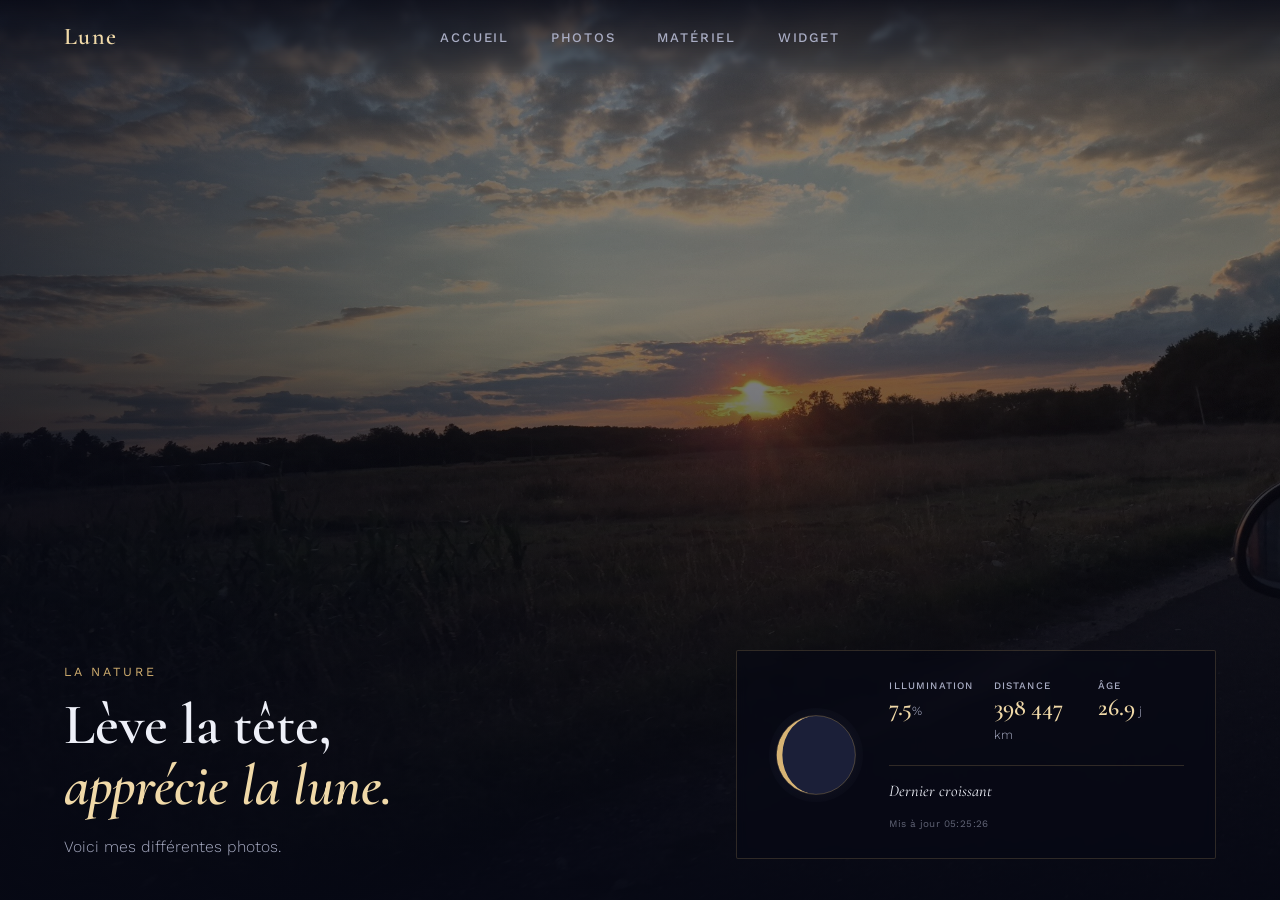
==== index.html @ be6e6adf "Update eyebrow text and hero description in index.html" ====
<!DOCTYPE html>
<html lang="fr">
<head>
<meta charset="UTF-8">
<meta name="viewport" content="width=device-width, initial-scale=1.0">
<title>Lune — Accueil</title>
<link rel="icon" type="image/png" href="favicon.png">
<link rel="preconnect" href="https://fonts.googleapis.com">
<link rel="preconnect" href="https://fonts.gstatic.com" crossorigin>
<link href="https://fonts.googleapis.com/css2?family=Cormorant+Garamond:ital,wght@0,500;0,600;1,500;1,600&family=Work+Sans:wght@300;400;500&display=swap" rel="stylesheet">
<style>
  :root{
    --bg:#0b1026;
    --bg-deep:#060814;
    --gold:#e8c17a;
    --gold-soft:#f0d9a8;
    --ink:#eef0f8;
    --ink-dim:#a9adc4;
    --line:rgba(232,193,122,0.18);
  }
  *{box-sizing:border-box;margin:0;padding:0;}
  html{scroll-behavior:smooth;}
  body{
    background:var(--bg-deep);
    color:var(--ink);
    font-family:'Work Sans', -apple-system, sans-serif;
    -webkit-font-smoothing:antialiased;
  }
  @media (prefers-reduced-motion: reduce){
    *{animation-duration:0.001ms !important; transition-duration:0.001ms !important;}
  }

  /* --- NAV --- */
  nav{
    position:fixed; top:0; left:0; right:0; z-index:100;
    display:grid; grid-template-columns:1fr auto 1fr; align-items:center;
    padding:22px 5vw;
    background:linear-gradient(to bottom, rgba(6,8,20,0.75), transparent);
    backdrop-filter:blur(2px);
  }
  .brand{
    font-family:'Cormorant Garamond', serif;
    font-size:1.5rem; letter-spacing:0.06em; color:var(--gold-soft);
    font-weight:600;
  }
  .navlinks{list-style:none; display:flex; gap:2.6rem;}
  .navlinks a{
    color:var(--ink-dim); text-decoration:none; font-size:0.82rem;
    letter-spacing:0.14em; text-transform:uppercase; font-weight:500;
    position:relative; padding-bottom:4px; transition:color 0.25s;
  }
  .navlinks a::after{
    content:''; position:absolute; left:0; bottom:0; width:0; height:1px;
    background:var(--gold); transition:width 0.3s ease;
  }
  .navlinks a:hover{color:var(--ink);}
  .navlinks a:hover::after{width:100%;}
  .navlinks a:focus-visible{outline:1px solid var(--gold); outline-offset:4px;}

  /* --- HERO --- */
  .hero{
    position:relative; height:100vh; width:100%;
    display:flex; align-items:flex-end; justify-content:flex-start;
    overflow:hidden;
  }
  .hero-img{
    position:absolute; inset:0; width:100%; height:100%;
    object-fit:cover; filter:saturate(0.92) brightness(0.62);
  }
  .hero-overlay{
    position:absolute; inset:0;
    background:linear-gradient(180deg, rgba(6,8,20,0.15) 0%, rgba(6,8,20,0.15) 35%, rgba(6,8,20,0.92) 100%),
               linear-gradient(90deg, rgba(6,8,20,0.55) 0%, rgba(6,8,20,0) 45%);
  }
  .hero-bottom{
    position:relative; z-index:2; width:100%;
    display:flex; align-items:flex-end; justify-content:space-between;
    gap:2.5rem; flex-wrap:wrap;
    padding:0 5vw 3.2vw;
  }
  .hero-content{
    max-width:560px;
  }
  .eyebrow{
    color:var(--gold); font-size:0.78rem; letter-spacing:0.22em;
    text-transform:uppercase; margin-bottom:1rem; opacity:0.9;
  }
  h1{
    font-family:'Cormorant Garamond', serif;
    font-weight:600;
    font-size:clamp(2.2rem, 4.6vw, 3.6rem);
    line-height:1.05;
    color:var(--ink);
    margin-bottom:1.1rem;
  }
  h1 em{color:var(--gold-soft); font-style:italic;}
  .hero-sub{
    color:var(--ink-dim); font-size:0.98rem; max-width:440px; line-height:1.6;
    font-weight:300;
  }

  /* --- WIDGET (intégré au hero, visible sans scroll) --- */
  .widget-card{
    flex:0 0 auto;
    width:min(480px, 100%);
    border:1px solid var(--line);
    border-radius:2px;
    background:rgba(6,8,20,0.55);
    backdrop-filter:blur(6px);
    padding:1.8rem clamp(1.2rem, 2.4vw, 2.2rem);
    display:grid;
    grid-template-columns:auto 1fr;
    gap:1.6rem;
    align-items:center;
  }
  .moon-render{
    width:96px; height:96px; flex-shrink:0;
  }
  .stats-grid{
    display:grid;
    grid-template-columns:repeat(3, 1fr);
    gap:1.1rem;
  }
  .stat-label{
    font-size:0.62rem; letter-spacing:0.12em; text-transform:uppercase;
    color:var(--ink-dim); margin-bottom:0.35rem; font-weight:500;
  }
  .stat-value{
    font-family:'Cormorant Garamond', serif;
    font-size:1.5rem; color:var(--gold-soft); font-weight:600;
    line-height:1;
  }
  .stat-value span{font-size:0.78rem; color:var(--ink-dim); font-family:'Work Sans',sans-serif; font-weight:300;}
  .phase-name{
    grid-column:1 / -1;
    padding-top:0.9rem; margin-top:0.2rem;
    border-top:1px solid var(--line);
    font-family:'Cormorant Garamond', serif;
    font-style:italic; font-size:1.02rem; color:var(--ink);
  }
  .updated-at{
    grid-column:1/-1;
    font-size:0.62rem; color:var(--ink-dim); opacity:0.55; letter-spacing:0.04em;
  }

  @media (max-width: 900px){
    .hero{align-items:center;}
    .hero-bottom{flex-direction:column; align-items:center; text-align:center; padding-bottom:2.4rem;}
    .hero-content{max-width:100%;}
    .hero-sub{margin:0 auto;}
    .widget-card{grid-template-columns:1fr; text-align:center; justify-items:center; width:100%;}
    .stats-grid{grid-template-columns:1fr 1fr; gap:1rem;}
    .navlinks{gap:0.9rem;}
    .navlinks a{font-size:0.6rem;}
    nav{grid-template-columns:auto 1fr; padding:16px 5vw;}
    .navlinks{justify-self:end;}
    .brand{font-size:1.2rem;}
  }
</style>
</head>
<body>

<nav>
  <div class="brand">Lune</div>
  <ul class="navlinks">
    <li><a href="#accueil">Accueil</a></li>
    <li><a href="photos.html">Photos</a></li>
    <li><a href="materiel.html">Matériel</a></li>
    <li><a href="widget.html">Widget</a></li>
  </ul>
</nav>

<section class="hero" id="accueil">
  <img class="hero-img" src="hero.jpg" alt="Coucher de soleil sur un champ, photographié depuis la route">
  <div class="hero-overlay"></div>

  <div class="hero-bottom">
    <div class="hero-content">
      <div class="eyebrow">La Nature</div>
      <h1>Lève la tête,<br><em>apprécie la lune.</em></h1>
      <p class="hero-sub">Voici mes différentes photos.</p>
    </div>

    <div class="widget-card" id="widget">
      <svg class="moon-render" id="moonSvg" viewBox="0 0 200 200" aria-hidden="true">
        <defs>
          <radialGradient id="moonGlow" cx="50%" cy="50%" r="60%">
            <stop offset="0%" stop-color="#3a3f5c" stop-opacity="0.35"/>
            <stop offset="100%" stop-color="#3a3f5c" stop-opacity="0"/>
          </radialGradient>
          <clipPath id="moonClip"><circle cx="100" cy="100" r="82"/></clipPath>
        </defs>
        <circle cx="100" cy="100" r="98" fill="url(#moonGlow)"/>
        <circle cx="100" cy="100" r="82" fill="#1b1f38" stroke="rgba(232,193,122,0.25)" stroke-width="1"/>
        <g clip-path="url(#moonClip)">
          <path id="litPath" fill="#e8c17a" opacity="0.92"></path>
        </g>
        <circle cx="100" cy="100" r="82" fill="none" stroke="rgba(232,193,122,0.35)" stroke-width="1"/>
      </svg>

      <div class="stats-grid">
        <div>
          <div class="stat-label">Illumination</div>
          <div class="stat-value" id="statIllum">—<span>%</span></div>
        </div>
        <div>
          <div class="stat-label">Distance</div>
          <div class="stat-value" id="statDist">—<span> km</span></div>
        </div>
        <div>
          <div class="stat-label">Âge</div>
          <div class="stat-value" id="statAge">—<span> j</span></div>
        </div>
        <div class="phase-name" id="phaseName">Calcul en cours…</div>
        <div class="updated-at" id="updatedAt"></div>
      </div>
    </div>
  </div>
</section>

<script src="astronomy.min.js"></script>
<script>
/* ---------- Calcul de phase lunaire (Astronomy Engine — précision réelle) ---------- */
const KM_PER_AU = 149597870.7;

function getMoonData(date){
  const illum = Astronomy.Illumination(Astronomy.Body.Moon, date);
  const illumination = illum.phase_fraction * 100; // 0-100 %
  const distance = illum.geo_dist * KM_PER_AU; // km

  const phaseAngle = Astronomy.MoonPhase(date); // 0-360°, 0=nouvelle, 180=pleine
  const phaseFraction = phaseAngle / 360; // pour le dessin SVG

  const prevNewMoon = Astronomy.SearchMoonPhase(0, date, -40);
  const age = (date.getTime() - prevNewMoon.date.getTime()) / 86400000;

  let name;
  if (phaseAngle < 6 || phaseAngle > 354) name = "Nouvelle lune";
  else if (phaseAngle < 84) name = "Premier croissant";
  else if (phaseAngle < 96) name = "Premier quartier";
  else if (phaseAngle < 174) name = "Lune gibbeuse croissante";
  else if (phaseAngle < 186) name = "Pleine lune";
  else if (phaseAngle < 264) name = "Lune gibbeuse décroissante";
  else if (phaseAngle < 276) name = "Dernier quartier";
  else name = "Dernier croissant";

  return { age, illumination, distance, phaseFraction, name };
}

/* ---------- Dessin SVG de la forme réelle ---------- */
// p = phaseFraction (0 = nouvelle lune, 0.5 = pleine lune, 1 = nouvelle lune suivante)
function drawMoonShape(p){
  const cx = 100, cy = 100, r = 82;
  const path = document.getElementById('litPath');

  const theta = p * 2 * Math.PI;
  const rx = Math.abs(r * Math.cos(theta));
  const sweepOuter = p < 0.5 ? 1 : 0;
  const sweepInner = (p < 0.25 || p > 0.75) ? (1 - sweepOuter) : sweepOuter;

  const d = `M ${cx} ${cy-r}
             A ${r} ${r} 0 0 ${sweepOuter} ${cx} ${cy+r}
             A ${rx} ${r} 0 0 ${sweepInner} ${cx} ${cy-r} Z`;
  path.setAttribute('d', d);
}

function updateWidget(){
  const now = new Date();
  const m = getMoonData(now);

  document.getElementById('statIllum').innerHTML = m.illumination.toFixed(1) + '<span>%</span>';
  document.getElementById('statDist').innerHTML = Math.round(m.distance).toLocaleString('fr-FR') + '<span> km</span>';
  document.getElementById('statAge').innerHTML = m.age.toFixed(1) + '<span> j</span>';
  document.getElementById('phaseName').textContent = m.name;
  document.getElementById('updatedAt').textContent = 'Mis à jour ' + now.toLocaleTimeString('fr-FR');

  drawMoonShape(m.phaseFraction);
}

updateWidget();
setInterval(updateWidget, 60000); // rafraîchit chaque minute
</script>

</body>
</html>
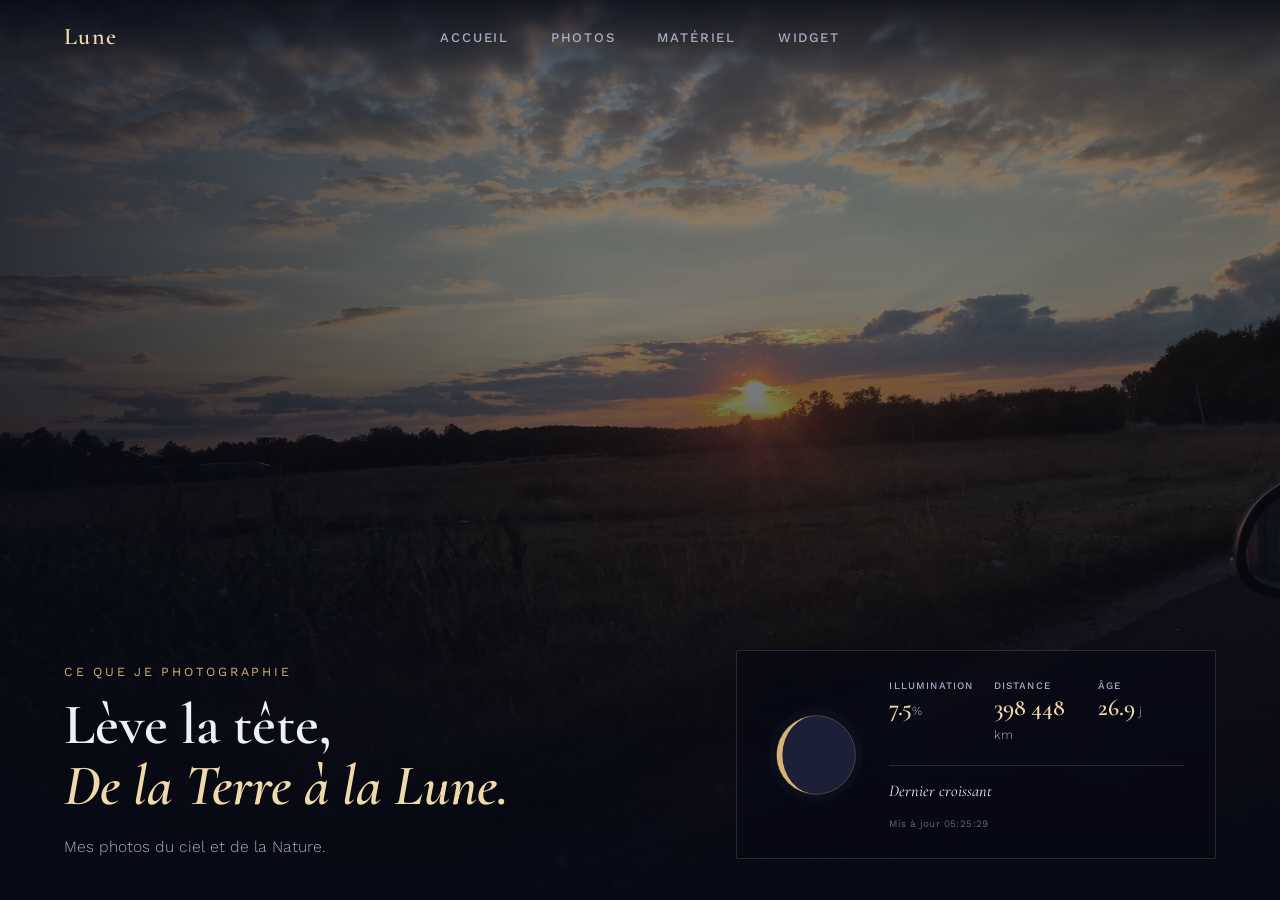
==== commit 7ca7c94c: "Update hero section text in index.html" ====
--- a/index.html
+++ b/index.html
@@ -176,9 +176,9 @@
 
   <div class="hero-bottom">
     <div class="hero-content">
-      <div class="eyebrow">La Nature</div>
-      <h1>Lève la tête,<br><em>apprécie la lune.</em></h1>
-      <p class="hero-sub">Voici mes différentes photos.</p>
+      <div class="eyebrow">Ce que je photographie</div>
+      <h1>Lève la tête,<br><em>De la Terre à la Lune.</em></h1>
+      <p class="hero-sub">Mes photos du ciel et de la Nature.</p>
     </div>
 
     <div class="widget-card" id="widget">
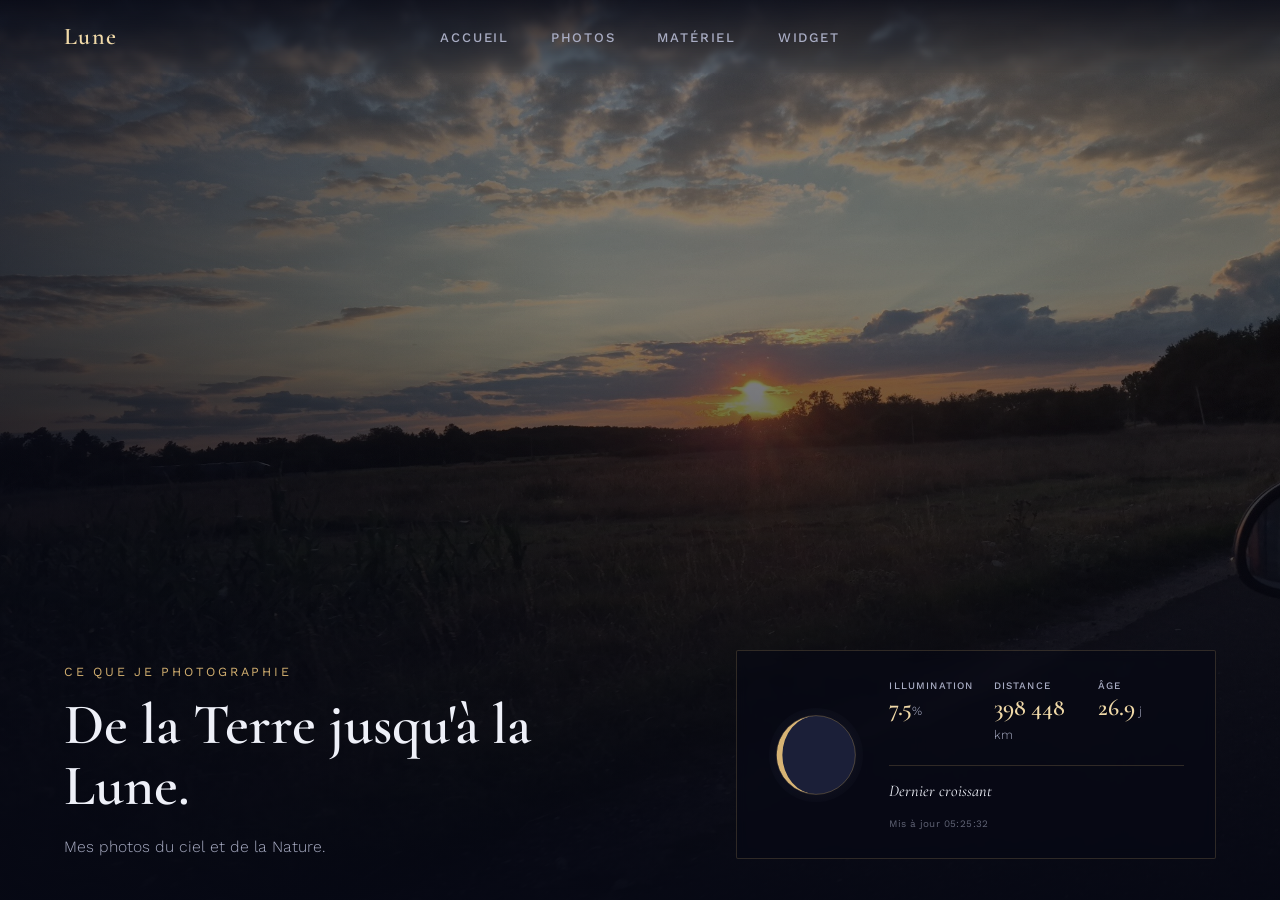
==== commit 849f30fa: "Update heading text in index.html" ====
--- a/index.html
+++ b/index.html
@@ -177,7 +177,7 @@
   <div class="hero-bottom">
     <div class="hero-content">
       <div class="eyebrow">Ce que je photographie</div>
-      <h1>Lève la tête,<br><em>De la Terre à la Lune.</em></h1>
+      <h1>De la Terre jusqu'à la Lune.<br></h1>
       <p class="hero-sub">Mes photos du ciel et de la Nature.</p>
     </div>
 
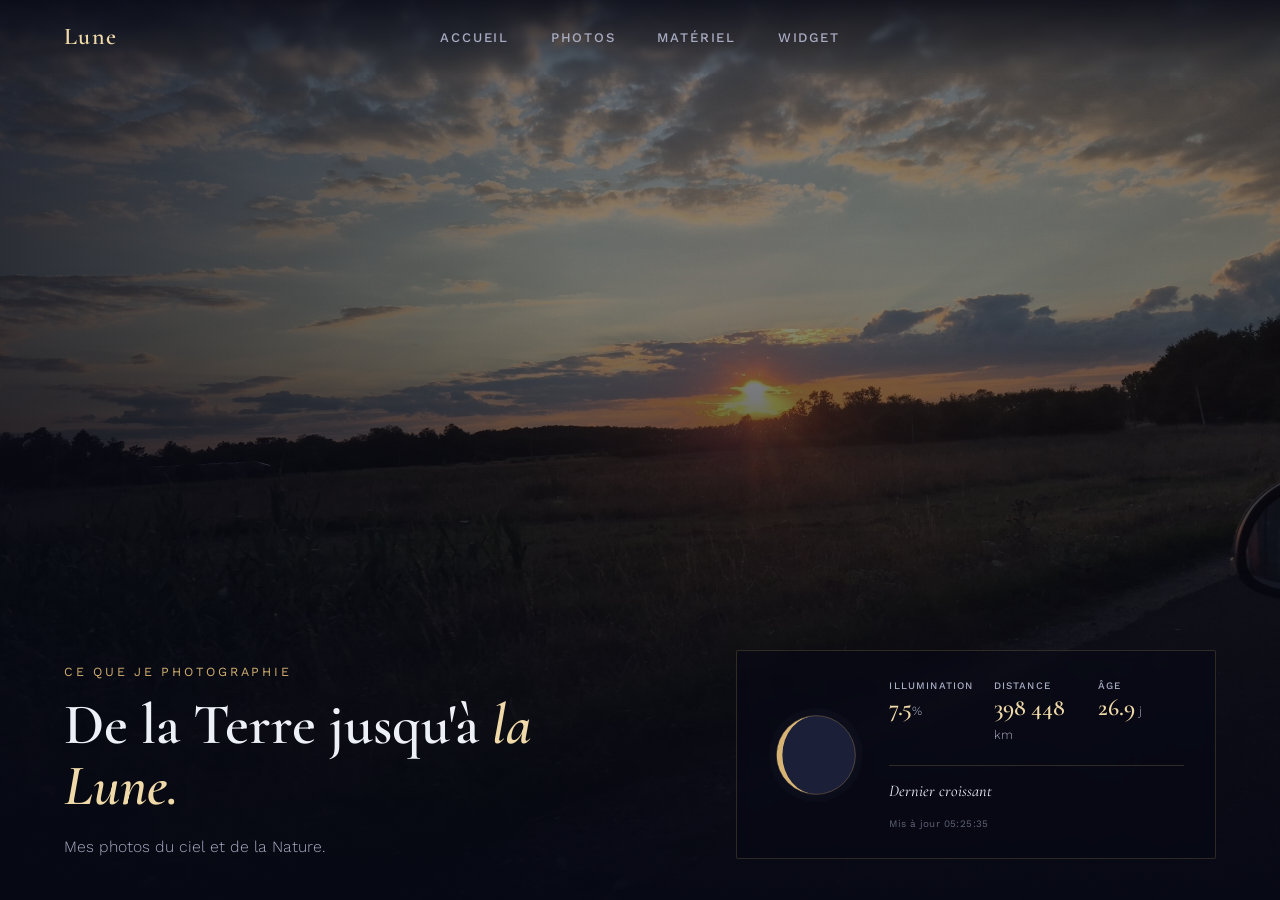
==== commit 87ad2efa: "Emphasize 'la Lune' in the heading" ====
--- a/index.html
+++ b/index.html
@@ -177,7 +177,7 @@
   <div class="hero-bottom">
     <div class="hero-content">
       <div class="eyebrow">Ce que je photographie</div>
-      <h1>De la Terre jusqu'à la Lune.<br></h1>
+<h1>De la Terre jusqu'à <em>la Lune.</em></h1>
       <p class="hero-sub">Mes photos du ciel et de la Nature.</p>
     </div>
 
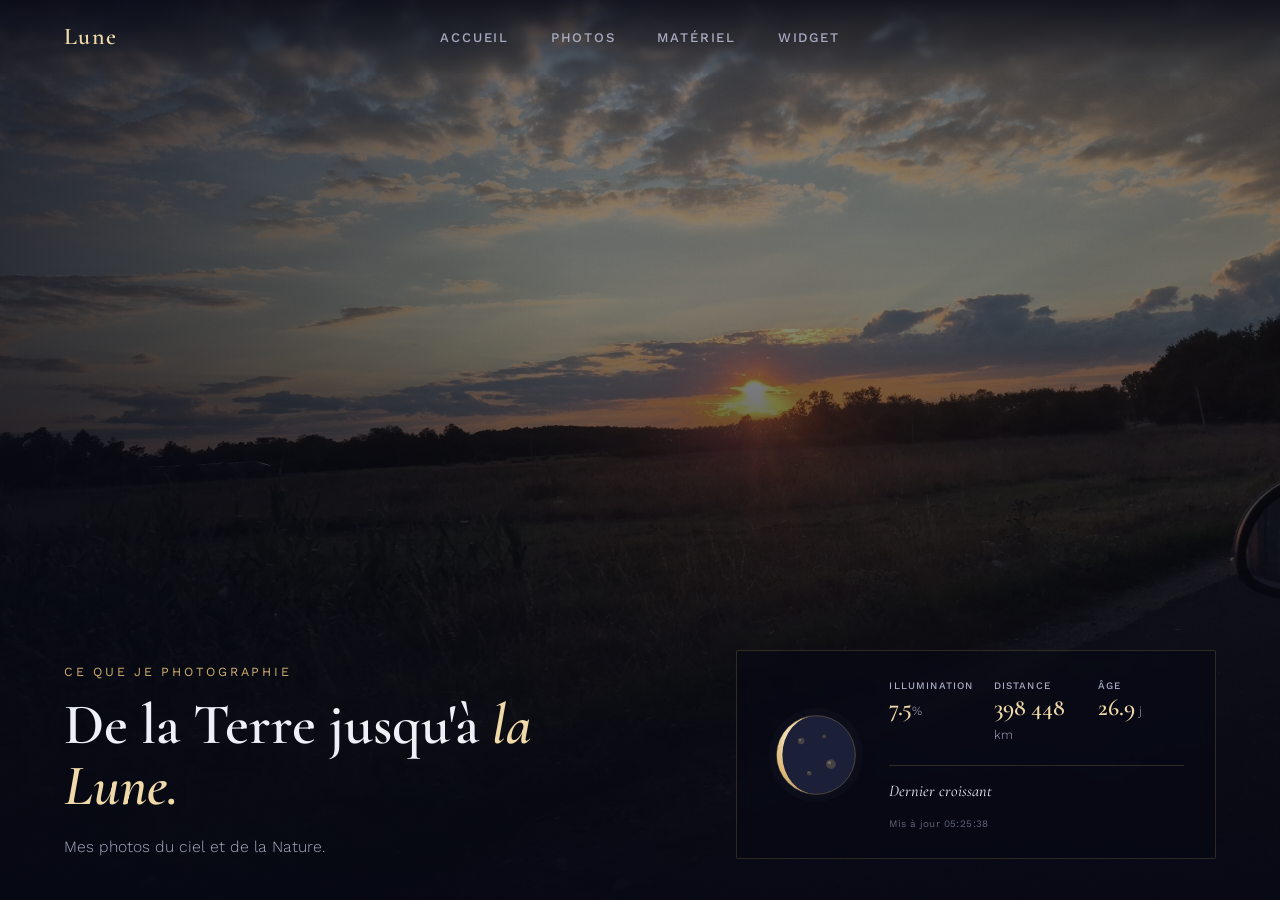
==== commit d15a3a29: "Add textured moon to homepage widget" ====
--- a/index.html
+++ b/index.html
@@ -188,12 +188,28 @@
             <stop offset="0%" stop-color="#3a3f5c" stop-opacity="0.35"/>
             <stop offset="100%" stop-color="#3a3f5c" stop-opacity="0"/>
           </radialGradient>
+          <radialGradient id="moonSurface" cx="34%" cy="30%" r="74%">
+            <stop offset="0%" stop-color="#fff1d0"/>
+            <stop offset="58%" stop-color="#e8c17a"/>
+            <stop offset="100%" stop-color="#b99b60"/>
+          </radialGradient>
           <clipPath id="moonClip"><circle cx="100" cy="100" r="82"/></clipPath>
         </defs>
         <circle cx="100" cy="100" r="98" fill="url(#moonGlow)"/>
         <circle cx="100" cy="100" r="82" fill="#1b1f38" stroke="rgba(232,193,122,0.25)" stroke-width="1"/>
         <g clip-path="url(#moonClip)">
-          <path id="litPath" fill="#e8c17a" opacity="0.92"></path>
+          <path id="litPath" fill="url(#moonSurface)" opacity="0.96"></path>
+          <g class="moon-craters" fill="#8f7b58" opacity="0.38">
+            <circle cx="69" cy="71" r="6.8"/>
+            <circle cx="131" cy="119" r="10.2"/>
+            <circle cx="86" cy="138" r="4.8"/>
+            <circle cx="117" cy="61" r="3.9"/>
+          </g>
+          <g class="moon-crater-highlights" fill="#fff0cf" opacity="0.24">
+            <circle cx="67" cy="69" r="2.3"/>
+            <circle cx="128" cy="116" r="3.5"/>
+            <circle cx="84" cy="136" r="1.6"/>
+          </g>
         </g>
         <circle cx="100" cy="100" r="82" fill="none" stroke="rgba(232,193,122,0.35)" stroke-width="1"/>
       </svg>
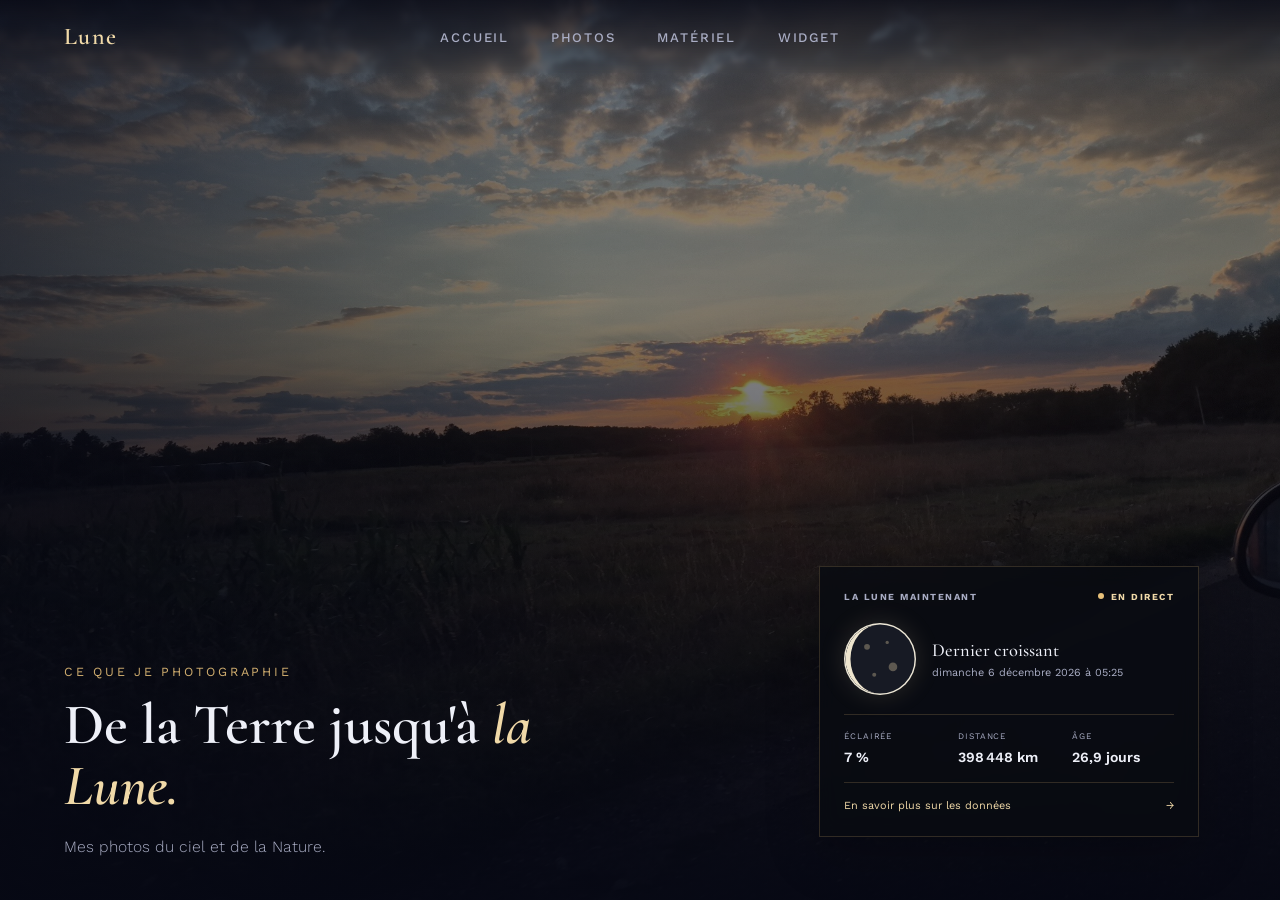
==== commit f8a4cbf3: "Replace homepage moon widget with Lune-Site version Replaced the existing widget with a new lunar wi" ====
--- a/index.html
+++ b/index.html
@@ -99,57 +99,29 @@
     font-weight:300;
   }
 
-  /* --- WIDGET (intégré au hero, visible sans scroll) --- */
-  .widget-card{
-    flex:0 0 auto;
-    width:min(480px, 100%);
-    border:1px solid var(--line);
-    border-radius:2px;
-    background:rgba(6,8,20,0.55);
-    backdrop-filter:blur(6px);
-    padding:1.8rem clamp(1.2rem, 2.4vw, 2.2rem);
-    display:grid;
-    grid-template-columns:auto 1fr;
-    gap:1.6rem;
-    align-items:center;
-  }
-  .moon-render{
-    width:96px; height:96px; flex-shrink:0;
-  }
-  .stats-grid{
-    display:grid;
-    grid-template-columns:repeat(3, 1fr);
-    gap:1.1rem;
-  }
-  .stat-label{
-    font-size:0.62rem; letter-spacing:0.12em; text-transform:uppercase;
-    color:var(--ink-dim); margin-bottom:0.35rem; font-weight:500;
-  }
-  .stat-value{
-    font-family:'Cormorant Garamond', serif;
-    font-size:1.5rem; color:var(--gold-soft); font-weight:600;
-    line-height:1;
-  }
-  .stat-value span{font-size:0.78rem; color:var(--ink-dim); font-family:'Work Sans',sans-serif; font-weight:300;}
-  .phase-name{
-    grid-column:1 / -1;
-    padding-top:0.9rem; margin-top:0.2rem;
-    border-top:1px solid var(--line);
-    font-family:'Cormorant Garamond', serif;
-    font-style:italic; font-size:1.02rem; color:var(--ink);
-  }
-  .updated-at{
-    grid-column:1/-1;
-    font-size:0.62rem; color:var(--ink-dim); opacity:0.55; letter-spacing:0.04em;
-  }
-
+  /* --- Widget lunaire repris de Lune-Site --- */
+  .moon-card{position:absolute;z-index:3;right:6.3vw;bottom:7vh;width:min(380px,38vw);padding:1.5rem;border:1px solid var(--line);background:rgba(9,11,18,0.82);box-shadow:0 16px 50px rgba(0,0,0,0.22);backdrop-filter:blur(10px);}
+  .moon-card-head{display:flex;align-items:center;justify-content:space-between;gap:1rem;margin-bottom:1.3rem;color:var(--ink-dim);font-size:0.58rem;font-weight:700;letter-spacing:0.16em;}
+  .live-dot{color:var(--gold-soft);white-space:nowrap;}
+  .live-dot::before{display:inline-block;width:6px;height:6px;margin-right:7px;border-radius:50%;background:var(--gold);content:"";vertical-align:1px;}
+  .moon-summary{display:flex;align-items:center;gap:1rem;padding-bottom:1.2rem;}
+  .moon-visual{position:relative;display:grid;width:72px;height:72px;flex:0 0 72px;place-items:center;overflow:hidden;border-radius:50%;background:#eee8d7;box-shadow:0 0 26px rgba(240,217,168,0.15);}
+  .moon-visual svg{display:block;width:100%;height:100%;}
+  .moon-summary h2{color:var(--ink);font-family:'Cormorant Garamond',Georgia,serif;font-size:1.15rem;font-weight:500;}
+  .muted{margin-top:0.3rem;color:var(--ink-dim);font-size:0.68rem;}
+  .moon-stats{display:grid;grid-template-columns:repeat(3,minmax(0,1fr));gap:0.75rem;padding:1rem 0;border-top:1px solid var(--line);border-bottom:1px solid var(--line);}
+  .moon-stats>div{min-width:0;}
+  .stat-label{display:block;margin-bottom:0.35rem;color:var(--ink-dim);font-size:0.53rem;letter-spacing:0.1em;}
+  .moon-stats strong{color:var(--ink);font-size:clamp(0.75rem,1.1vw,0.95rem);font-weight:600;overflow-wrap:anywhere;}
+  .text-link{display:flex;align-items:center;justify-content:space-between;gap:1rem;padding-top:1rem;color:var(--gold-soft);font-size:0.68rem;text-decoration:none;}
+  .text-link:hover{color:white;}
   @media (max-width: 900px){
     .hero{align-items:center;}
     .hero-bottom{flex-direction:column; align-items:center; text-align:center; padding-bottom:2.4rem;}
     .hero-content{max-width:100%;}
     .hero-sub{margin:0 auto;}
-    .widget-card{grid-template-columns:1fr; text-align:center; justify-items:center; width:100%;}
-    .stats-grid{grid-template-columns:1fr 1fr; gap:1rem;}
+    .moon-card{position:relative; right:auto; bottom:auto; width:min(480px,100%); text-align:left;}
+    .moon-visual{width:58px; height:58px; flex-basis:58px;}
     .navlinks{gap:0.9rem;}
     .navlinks a{font-size:0.6rem;}
     nav{grid-template-columns:auto 1fr; padding:16px 5vw;}
@@ -181,120 +153,70 @@
       <p class="hero-sub">Mes photos du ciel et de la Nature.</p>
     </div>
 
-    <div class="widget-card" id="widget">
-      <svg class="moon-render" id="moonSvg" viewBox="0 0 200 200" aria-hidden="true">
-        <defs>
-          <radialGradient id="moonGlow" cx="50%" cy="50%" r="60%">
-            <stop offset="0%" stop-color="#3a3f5c" stop-opacity="0.35"/>
-            <stop offset="100%" stop-color="#3a3f5c" stop-opacity="0"/>
-          </radialGradient>
-          <radialGradient id="moonSurface" cx="34%" cy="30%" r="74%">
-            <stop offset="0%" stop-color="#fff1d0"/>
-            <stop offset="58%" stop-color="#e8c17a"/>
-            <stop offset="100%" stop-color="#b99b60"/>
-          </radialGradient>
-          <clipPath id="moonClip"><circle cx="100" cy="100" r="82"/></clipPath>
-        </defs>
-        <circle cx="100" cy="100" r="98" fill="url(#moonGlow)"/>
-        <circle cx="100" cy="100" r="82" fill="#1b1f38" stroke="rgba(232,193,122,0.25)" stroke-width="1"/>
-        <g clip-path="url(#moonClip)">
-          <path id="litPath" fill="url(#moonSurface)" opacity="0.96"></path>
-          <g class="moon-craters" fill="#8f7b58" opacity="0.38">
-            <circle cx="69" cy="71" r="6.8"/>
-            <circle cx="131" cy="119" r="10.2"/>
-            <circle cx="86" cy="138" r="4.8"/>
-            <circle cx="117" cy="61" r="3.9"/>
-          </g>
-          <g class="moon-crater-highlights" fill="#fff0cf" opacity="0.24">
-            <circle cx="67" cy="69" r="2.3"/>
-            <circle cx="128" cy="116" r="3.5"/>
-            <circle cx="84" cy="136" r="1.6"/>
-          </g>
-        </g>
-        <circle cx="100" cy="100" r="82" fill="none" stroke="rgba(232,193,122,0.35)" stroke-width="1"/>
-      </svg>
-
-      <div class="stats-grid">
-        <div>
-          <div class="stat-label">Illumination</div>
-          <div class="stat-value" id="statIllum">—<span>%</span></div>
-        </div>
-        <div>
-          <div class="stat-label">Distance</div>
-          <div class="stat-value" id="statDist">—<span> km</span></div>
-        </div>
-        <div>
-          <div class="stat-label">Âge</div>
-          <div class="stat-value" id="statAge">—<span> j</span></div>
-        </div>
-        <div class="phase-name" id="phaseName">Calcul en cours…</div>
-        <div class="updated-at" id="updatedAt"></div>
+    <aside class="moon-card" id="widget" aria-label="Informations lunaires en direct">
+      <div class="moon-card-head"><span>LA LUNE MAINTENANT</span><span class="live-dot">EN DIRECT</span></div>
+      <div class="moon-summary">
+        <div id="moon-visual" class="moon-visual" aria-label="Illustration de la phase lunaire" title="Calcul en cours…"></div>
+        <div><h2 id="phase-name">Calcul en cours…</h2><p id="moon-date" class="muted">Calcul en cours…</p></div>
       </div>
-    </div>
+      <div class="moon-stats">
+        <div><span class="stat-label">ÉCLAIRÉE</span><strong id="illumination">—</strong></div>
+        <div><span class="stat-label">DISTANCE</span><strong id="distance">—</strong></div>
+        <div><span class="stat-label">ÂGE</span><strong id="age">—</strong></div>
+      </div>
+      <a class="text-link" href="widget.html">En savoir plus sur les données <span aria-hidden="true">→</span></a>
+    </aside>
   </div>
 </section>
 
 <script src="astronomy.min.js"></script>
 <script>
-/* ---------- Calcul de phase lunaire (Astronomy Engine — précision réelle) ---------- */
-const KM_PER_AU = 149597870.7;
-
-function getMoonData(date){
-  const illum = Astronomy.Illumination(Astronomy.Body.Moon, date);
-  const illumination = illum.phase_fraction * 100; // 0-100 %
-  const distance = illum.geo_dist * KM_PER_AU; // km
-
-  const phaseAngle = Astronomy.MoonPhase(date); // 0-360°, 0=nouvelle, 180=pleine
-  const phaseFraction = phaseAngle / 360; // pour le dessin SVG
-
-  const prevNewMoon = Astronomy.SearchMoonPhase(0, date, -40);
-  const age = (date.getTime() - prevNewMoon.date.getTime()) / 86400000;
-
-  let name;
-  if (phaseAngle < 6 || phaseAngle > 354) name = "Nouvelle lune";
-  else if (phaseAngle < 84) name = "Premier croissant";
-  else if (phaseAngle < 96) name = "Premier quartier";
-  else if (phaseAngle < 174) name = "Lune gibbeuse croissante";
-  else if (phaseAngle < 186) name = "Pleine lune";
-  else if (phaseAngle < 264) name = "Lune gibbeuse décroissante";
-  else if (phaseAngle < 276) name = "Dernier quartier";
-  else name = "Dernier croissant";
-
-  return { age, illumination, distance, phaseFraction, name };
+/* ---------- Widget lunaire repris de Lune-Site ---------- */
+function getPhaseName(phase){
+  const angle=((phase%360)+360)%360;
+  if(angle<8||angle>=352)return "Nouvelle lune";
+  if(angle<82)return "Premier croissant";
+  if(angle<98)return "Premier quartier";
+  if(angle<172)return "Gibbeuse croissante";
+  if(angle<188)return "Pleine lune";
+  if(angle<262)return "Gibbeuse décroissante";
+  if(angle<278)return "Dernier quartier";
+  return "Dernier croissant";
 }
-
-/* ---------- Dessin SVG de la forme réelle ---------- */
-// p = phaseFraction (0 = nouvelle lune, 0.5 = pleine lune, 1 = nouvelle lune suivante)
-function drawMoonShape(p){
-  const cx = 100, cy = 100, r = 82;
-  const path = document.getElementById('litPath');
-
-  const theta = p * 2 * Math.PI;
-  const rx = Math.abs(r * Math.cos(theta));
-  const sweepOuter = p < 0.5 ? 1 : 0;
-  const sweepInner = (p < 0.25 || p > 0.75) ? (1 - sweepOuter) : sweepOuter;
-
-  const d = `M ${cx} ${cy-r}
-             A ${r} ${r} 0 0 ${sweepOuter} ${cx} ${cy+r}
-             A ${rx} ${r} 0 0 ${sweepInner} ${cx} ${cy-r} Z`;
-  path.setAttribute('d', d);
+function drawMoon(phase,illumination){
+  const moon=document.getElementById("moon-visual");
+  if(!moon)return;
+  const angle=((phase%360)+360)%360;
+  const cosine=Math.cos(angle*Math.PI/180);
+  const radius=Math.abs(cosine*48).toFixed(2);
+  let litShape;
+  if(illumination>0.999){litShape='<circle cx="50" cy="50" r="48" fill="#eee5ce" />';}
+  else if(angle<180){const sweep=cosine>=0?1:0;litShape='<path d="M 50 2 A 48 48 0 0 1 50 98 A '+radius+' 48 0 0 '+sweep+' 50 2 Z" fill="#eee5ce" />';}
+  else{const sweep=cosine>0?1:0;litShape='<path d="M 50 2 A 48 48 0 0 0 50 98 A '+radius+' 48 0 0 '+sweep+' 50 2 Z" fill="#eee5ce" />';}
+  moon.innerHTML='<svg viewBox="0 0 100 100" aria-hidden="true"><defs><clipPath id="moon-disc"><circle cx="50" cy="50" r="48"></circle></clipPath></defs><circle cx="50" cy="50" r="48" fill="#171a24"></circle><g clip-path="url(#moon-disc)">'+litShape+'<g fill="#a99d82" opacity=".48"><circle cx="32" cy="33" r="4"></circle><circle cx="68" cy="61" r="6"></circle><circle cx="42" cy="72" r="2.8"></circle><circle cx="60" cy="27" r="2.3"></circle></g></g></svg>';
+  moon.setAttribute("title",getPhaseName(angle)+" — "+Math.round(illumination*100)+" % éclairée");
 }
-
-function updateWidget(){
-  const now = new Date();
-  const m = getMoonData(now);
-
-  document.getElementById('statIllum').innerHTML = m.illumination.toFixed(1) + '<span>%</span>';
-  document.getElementById('statDist').innerHTML = Math.round(m.distance).toLocaleString('fr-FR') + '<span> km</span>';
-  document.getElementById('statAge').innerHTML = m.age.toFixed(1) + '<span> j</span>';
-  document.getElementById('phaseName').textContent = m.name;
-  document.getElementById('updatedAt').textContent = 'Mis à jour ' + now.toLocaleTimeString('fr-FR');
-
-  drawMoonShape(m.phaseFraction);
+function updateMoon(){
+  const now=new Date();
+  const phaseElement=document.getElementById("phase-name");
+  const dateElement=document.getElementById("moon-date");
+  if(dateElement)dateElement.textContent=new Intl.DateTimeFormat("fr-FR",{dateStyle:"full",timeStyle:"short"}).format(now);
+  if(!window.Astronomy){if(phaseElement)phaseElement.textContent="Données momentanément indisponibles";return;}
+  try{
+    const phase=Astronomy.MoonPhase(now);
+    const illumination=(1-Math.cos(phase*Math.PI/180))/2;
+    const previousNewMoon=Astronomy.SearchMoonPhase(0,now,-35);
+    const ageInDays=Math.max(0,(now.getTime()-previousNewMoon.date.getTime())/86400000);
+    const distanceInKm=Astronomy.Libration(now).dist_km;
+    if(phaseElement)phaseElement.textContent=getPhaseName(phase);
+    document.getElementById("illumination").textContent=Math.round(illumination*100)+" %";
+    document.getElementById("distance").textContent=Math.round(distanceInKm).toLocaleString("fr-FR")+" km";
+    document.getElementById("age").textContent=ageInDays.toFixed(1).replace(".",",")+" jours";
+    drawMoon(phase,illumination);
+  }catch(error){if(phaseElement)phaseElement.textContent="Données momentanément indisponibles";console.error("Calcul lunaire indisponible",error);}
 }
-
-updateWidget();
-setInterval(updateWidget, 60000); // rafraîchit chaque minute
+updateMoon();
+setInterval(updateMoon,60000);
 </script>
 
 </body>
